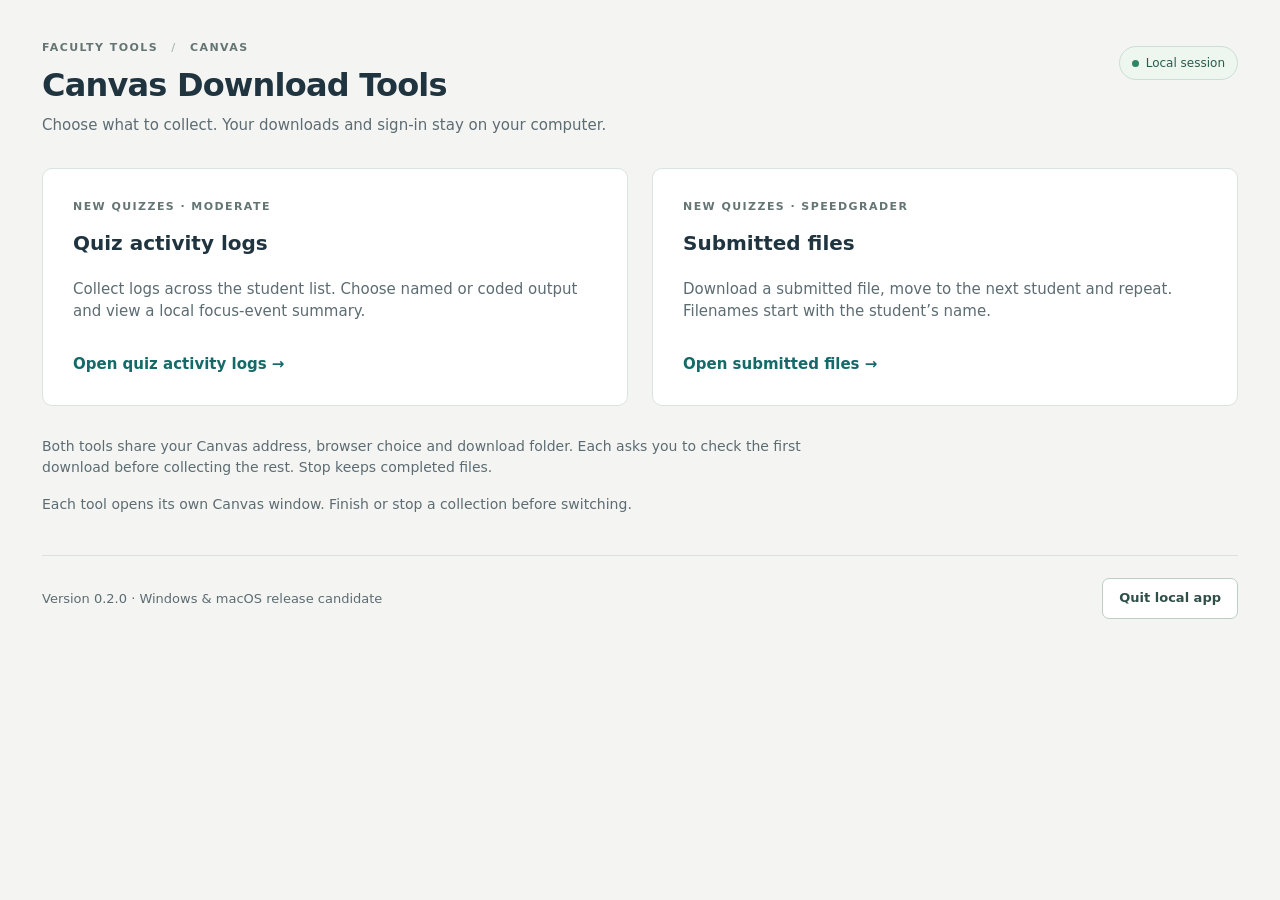
==== web/index.html @ 9a383491 "Combine quiz logs and submitted files as Canvas Download Tools" ====
<!doctype html><html lang="en"><head><meta charset="utf-8"><meta name="viewport" content="width=device-width, initial-scale=1"><title>Canvas Download Tools</title><link rel="stylesheet" href="style.css"><script src="common.js" defer></script></head><body><div class="shell">
<header class="masthead"><div><div class="eyebrow">FACULTY TOOLS <span>/</span> CANVAS</div><h1>Canvas Download Tools</h1><p>Choose what to collect. Your downloads and sign-in stay on your computer.</p></div><div class="local-badge"><span class="dot"></span> Local session</div></header>
<p id="shared-notice" class="shared-notice" role="status" hidden></p>
<main><div class="tool-cards"><a class="tool-card" href="/logs/" data-tool="logs"><div class="eyebrow">NEW QUIZZES · MODERATE</div><h2>Quiz activity logs</h2><p>Collect logs across the student list. Choose named or coded output and view a local focus-event summary.</p><strong>Open quiz activity logs →</strong></a><a class="tool-card" href="/files/" data-tool="files"><div class="eyebrow">NEW QUIZZES · SPEEDGRADER</div><h2>Submitted files</h2><p>Download a submitted file, move to the next student and repeat. Filenames start with the student’s name.</p><strong>Open submitted files →</strong></a></div>
<p class="shared-summary">Both tools share your Canvas address, browser choice and download folder. Each asks you to check the first download before collecting the rest. Stop keeps completed files.</p><p class="shared-summary">Each tool opens its own Canvas window. Finish or stop a collection before switching.</p></main>
<footer class="home-footer"><span>Version 0.2.0 · Windows &amp; macOS release candidate</span><button id="quit-all" class="secondary">Quit local app</button></footer></div></body></html>
---- web/style.css ----
:root{font-family:"Segoe UI",system-ui,sans-serif;color:#203440;background:#f4f5f2;font-synthesis:none;line-height:1.5;font-size:15px;--accent:#156a69;--line:#dce2de;--muted:#5c6c72}
*{box-sizing:border-box}body{margin:0}button,input,select{font:inherit}button{cursor:pointer;border:1px solid transparent;border-radius:7px;padding:10px 16px;font-weight:600;line-height:1.4}button:disabled{opacity:.45;cursor:default}button:focus-visible,input:focus-visible,summary:focus-visible,select:focus-visible{outline:3px solid #71b5b0;outline-offset:3px}.shell{max-width:1260px;margin:auto;padding:40px 32px 20px}.masthead{display:flex;justify-content:space-between;align-items:flex-start;gap:20px;margin-bottom:32px}.eyebrow{font-size:11px;font-weight:700;letter-spacing:.13em;color:#657574}.eyebrow span{margin:0 8px;color:#b0bab5}h1{font-size:32px;letter-spacing:-.025em;line-height:1.2;margin:9px 0 10px;font-weight:650}h2{font-size:20px;line-height:1.3;margin:6px 0 22px;font-weight:650}h3{font-size:17px;line-height:1.4;margin:0 0 8px}p{margin:0 0 16px}.masthead p{color:var(--muted);margin:0}.local-badge{font-size:12px;border:1px solid #cbded7;border-radius:30px;background:#edf6ef;padding:7px 12px;white-space:nowrap;margin-top:6px;color:#285c4b;display:flex;align-items:center;gap:7px}.dot{width:7px;height:7px;background:#318562;border-radius:50%}.steps{list-style:none;padding:0;display:grid;grid-template-columns:repeat(4,1fr);margin:0 0 24px;border-top:1px solid var(--line);border-bottom:1px solid var(--line)}.steps li{padding:16px 0;display:flex;gap:9px;align-items:center;color:#74817f;font-size:13px;font-weight:600}.steps li span{width:25px;height:25px;border:1px solid #c9d1cd;border-radius:50%;display:grid;place-items:center;font-size:12px}.steps .active{color:var(--accent)}.steps .active span{background:var(--accent);color:white;border-color:var(--accent)}.steps .done span{background:#e4eeea;border-color:#a9c7bd;color:#286656}.layout{display:grid;grid-template-columns:360px minmax(0,1fr);gap:24px;align-items:start}.panel{background:#fff;border:1px solid var(--line);border-radius:12px;padding:28px}.settings label{display:block;font-size:13px;font-weight:650;margin:22px 0 7px}.settings label:first-child{margin-top:0}input[type=text],input[type=url],select{border:1px solid #bccbc5;border-radius:6px;padding:10px 11px;background:#fff;color:#203440;min-width:0;width:100%;font-size:14px}input:disabled,select:disabled{background:#f2f4f2;color:#687571}.hint{font-size:12px;color:var(--muted);margin-top:7px;line-height:1.55}.folder-row{display:flex;gap:7px}.folder-row button{font-size:13px;padding:9px 11px}.primary{background:var(--accent);color:#fff}.primary:hover:enabled{background:#105755}.secondary{border-color:#bdcec5;background:white;color:#304f49}.secondary:hover:enabled{background:#f1f6f3}.wide{width:100%;margin-top:20px}.fixed-setting{margin:24px 0 18px;padding:15px 0;border-top:1px solid var(--line);border-bottom:1px solid var(--line)}.fixed-setting strong{font-size:13px}.fixed-setting p{font-size:12px;color:var(--muted);margin:3px 0 8px}.fixed-setting code{font:13px Consolas,monospace;background:#f1f5f2;border-radius:4px;padding:4px 7px;color:#395c4d}details{font-size:13px;color:var(--muted)}summary{cursor:pointer}select{margin-top:10px}.privacy-note{border-top:1px solid var(--line);margin-top:25px;padding-top:20px;font-size:12px;color:var(--muted)}.privacy-note strong{color:#35554c}.privacy-note p{margin:5px 0 0}.workspace{min-height:530px;display:flex;flex-direction:column}.workspace-heading{display:flex;justify-content:space-between;align-items:start;gap:16px}.workspace h2{margin-bottom:12px}.workspace>p{color:var(--muted);font-size:14px}.status{border-radius:5px;background:#f0f3f1;color:#5e7168;font-size:11px;padding:5px 8px;white-space:nowrap}.welcome{padding:30px 0 16px;max-width:540px}.welcome>p{font-size:14px;color:var(--muted)}.document-icon{width:47px;height:54px;border:1px solid #b6d2c4;border-radius:6px;color:#46816c;display:grid;place-items:center;font-size:32px;background:#f3f8f4;margin-bottom:20px}.scope-note{background:#f3f6f3;border-left:3px solid #8db7a5;padding:14px 16px;margin:18px 0;font-size:13px}.scope-note p{color:#5c7067;margin:5px 0 0}.instruction{display:flex;gap:14px;margin:24px 0}.instruction-number{display:grid;place-items:center;background:#e8f2ec;color:#316651;width:29px;height:29px;flex-shrink:0;border-radius:50%;font-weight:700}.instruction p{font-size:14px;color:var(--muted);margin:0}.table-wrap{max-height:370px;overflow:auto;border:1px solid var(--line);border-radius:6px;margin:18px 0}table{border-collapse:collapse;width:100%;font-size:13px}th{font-size:11px;font-weight:600;text-align:left;color:#65726c;background:#f4f6f4;position:sticky;top:0}th,td{padding:9px 12px;border-bottom:1px solid #e7ece8}td:first-child{width:77px;color:#79887f}td input{padding:7px 9px!important;font-size:13px!important}.check-row{display:flex;align-items:flex-start;gap:9px;font-size:13px;line-height:1.5;margin:18px 0}.check-row input{width:17px;height:17px;accent-color:var(--accent);margin:2px 0 0;flex-shrink:0}.progress-caption{display:flex;justify-content:space-between;font-size:13px;margin-bottom:10px}#progress-section{margin-top:26px}progress{width:100%;height:10px;border:0;accent-color:var(--accent);border-radius:20px;display:block;overflow:hidden}progress::-webkit-progress-bar{background:#e8eeea;border-radius:20px}progress::-webkit-progress-value{background:var(--accent);border-radius:20px}.notice{padding:13px 16px;font-size:13px;border-radius:6px;background:#fff6e7;color:#715221;border:1px solid #e6d7bb;margin:16px 0}.notice.error{background:#fff2ef;color:#913e30;border-color:#efcdc3}.notice.success{background:#eef7f1;color:#2b6750;border-color:#c9e2d3}.output-section{margin-top:26px;padding-top:20px;border-top:1px solid var(--line)}#output-path{font:12px Consolas,monospace;overflow-wrap:anywhere;margin:7px 0;color:#4d6259}.workspace-footer{border-top:1px solid var(--line);display:flex;justify-content:space-between;align-items:center;gap:12px;margin-top:25px;padding-top:17px;color:var(--muted);font-size:12px}.danger{color:#8c493d;border-color:#dbb9b2;background:#fff}.page-footer{display:flex;justify-content:space-between;align-items:flex-start;gap:20px;color:#78847f;font-size:11px;margin-top:24px}.page-footer p{margin:0}.text-button{border:0;background:transparent;color:#5a7066;font-size:12px;padding:0;white-space:nowrap}.sr-only{position:absolute;width:1px;height:1px;padding:0;margin:-1px;overflow:hidden;clip:rect(0,0,0,0);white-space:nowrap;border:0}[hidden]{display:none!important}@media(max-width:900px){.layout{grid-template-columns:300px minmax(0,1fr);gap:16px}.panel{padding:22px}.shell{padding:28px 20px}.workspace-heading{flex-wrap:wrap}.status{margin-bottom:8px}}@media(max-width:720px){.layout{grid-template-columns:1fr}.masthead{flex-wrap:wrap}h1{font-size:27px}.steps li{font-size:11px;gap:5px}.steps li span{width:21px;height:21px}.shell{padding:24px 16px}.page-footer{flex-wrap:wrap}.settings h2{margin-bottom:18px}}
.header-actions{display:flex;align-items:center;gap:12px}.header-actions .local-badge{margin-top:0}.header-actions>button{font-size:12px;padding:7px 12px}#about-dialog{width:min(680px,calc(100vw - 32px));max-height:85vh;padding:28px;border:1px solid var(--line);border-radius:12px;color:#203440;background:#fff;box-shadow:0 24px 80px #102e3040;overflow:auto}#about-dialog::backdrop{background:#152f3980}.about-heading{display:flex;align-items:start;justify-content:space-between;gap:16px;margin-bottom:18px}.about-heading h2{margin-bottom:0}.about-heading button{font-size:13px;padding:8px 12px}#about-dialog p,#about-dialog li{font-size:14px;line-height:1.65}#about-dialog h3{margin-top:22px}#about-dialog .hint,#about-dialog .about-links{font-size:12px}.about-workflow{padding-left:22px}.about-workflow li{padding-left:3px;margin-bottom:6px}.about-links a{color:var(--accent);text-decoration:underline;text-underline-offset:3px}@media(max-width:720px){#about-dialog{padding:20px}.header-actions{width:100%;justify-content:space-between}}
.export-modes{border:1px solid var(--line);border-radius:7px;padding:9px 12px;margin:22px 0 0;min-width:0}.export-modes legend{padding:0 5px;font-size:13px;font-weight:650}.settings .mode-option{display:flex;gap:9px;align-items:start;margin:10px 0;font-weight:400}.mode-option input{width:16px;height:16px;margin:3px 0 0;flex-shrink:0;accent-color:var(--accent)}.mode-option strong{font-size:13px}.mode-option small{display:block;font-size:11px;line-height:1.5;color:var(--muted);margin-top:3px}

.summary-panel{margin-top:24px}#event-summary table{min-width:900px}#event-summary td:first-child{width:18%;color:inherit}#event-summary th button{white-space:normal;text-align:left;font-weight:600}#event-summary td{vertical-align:top}#event-summary td details{margin-top:6px}#event-summary td details summary{font-size:12px;color:#805f31}#event-summary .hint{display:block}
#label-warning-dialog{width:min(520px,calc(100vw - 32px));max-height:85vh;padding:26px;border:1px solid var(--line);border-radius:12px;color:#203440;background:#fff;overflow:auto}#label-warning-dialog::backdrop{background:#152f3980}#label-warning-dialog h2{margin-top:0}#label-warning-dialog p{font-size:14px;line-height:1.65}#previous-folder-label{overflow-wrap:anywhere}.label-warning-actions{display:flex;gap:10px;justify-content:flex-end;flex-wrap:wrap;margin-top:22px}
#diagnostic-text{white-space:pre-wrap;overflow-wrap:anywhere;font-size:12px;max-height:240px;overflow:auto}

.settings select{display:block;width:100%;padding:10px 12px;border:1px solid var(--line);border-radius:6px;background:white;color:inherit;margin:8px 0 18px}.output-actions{display:flex;gap:10px;flex-wrap:wrap}.steps .active{color:var(--accent);font-weight:650}.steps .active span{background:var(--accent);color:white}.steps .done span{background:#d9ebdf;color:#265b43}

.tool-switch{display:flex;gap:8px;flex-wrap:wrap;border-top:1px solid var(--line);padding-top:18px;margin:18px 0 24px}.tool-switch a{border:1px solid var(--line);border-radius:6px;padding:8px 14px;font-size:13px;color:var(--accent);text-decoration:none}.tool-switch a[aria-current="page"]{background:var(--accent);color:white;border-color:var(--accent)}.tool-switch a[aria-disabled="true"]{opacity:.5;cursor:not-allowed}.shared-notice{padding:10px 14px;border-radius:6px;background:#fff6e7;color:#715221;font-size:13px}.tool-cards{display:grid;grid-template-columns:1fr 1fr;gap:24px;margin:30px 0}.tool-card{display:flex;flex-direction:column;align-items:flex-start;border:1px solid var(--line);border-radius:10px;padding:30px;background:#fff;color:inherit;text-decoration:none}.tool-card h2{margin-top:14px}.tool-card p{color:var(--muted);font-size:15px;flex:1}.tool-card strong{color:var(--accent);margin-top:14px}.tool-card[aria-disabled="true"]{opacity:.6}.shared-summary{max-width:760px;color:var(--muted);font-size:14px}.home-footer{display:flex;justify-content:space-between;align-items:center;border-top:1px solid var(--line);padding-top:22px;margin-top:40px;font-size:13px;color:var(--muted)}@media(max-width:720px){.tool-cards{grid-template-columns:1fr;gap:16px}.tool-card{padding:24px}.home-footer{gap:14px;flex-wrap:wrap}}

.settings .check-row{display:flex;align-items:flex-start;gap:9px;font-weight:400}.settings .check-row input{flex:0 0 17px;margin-top:3px}.settings .check-row span{flex:1}
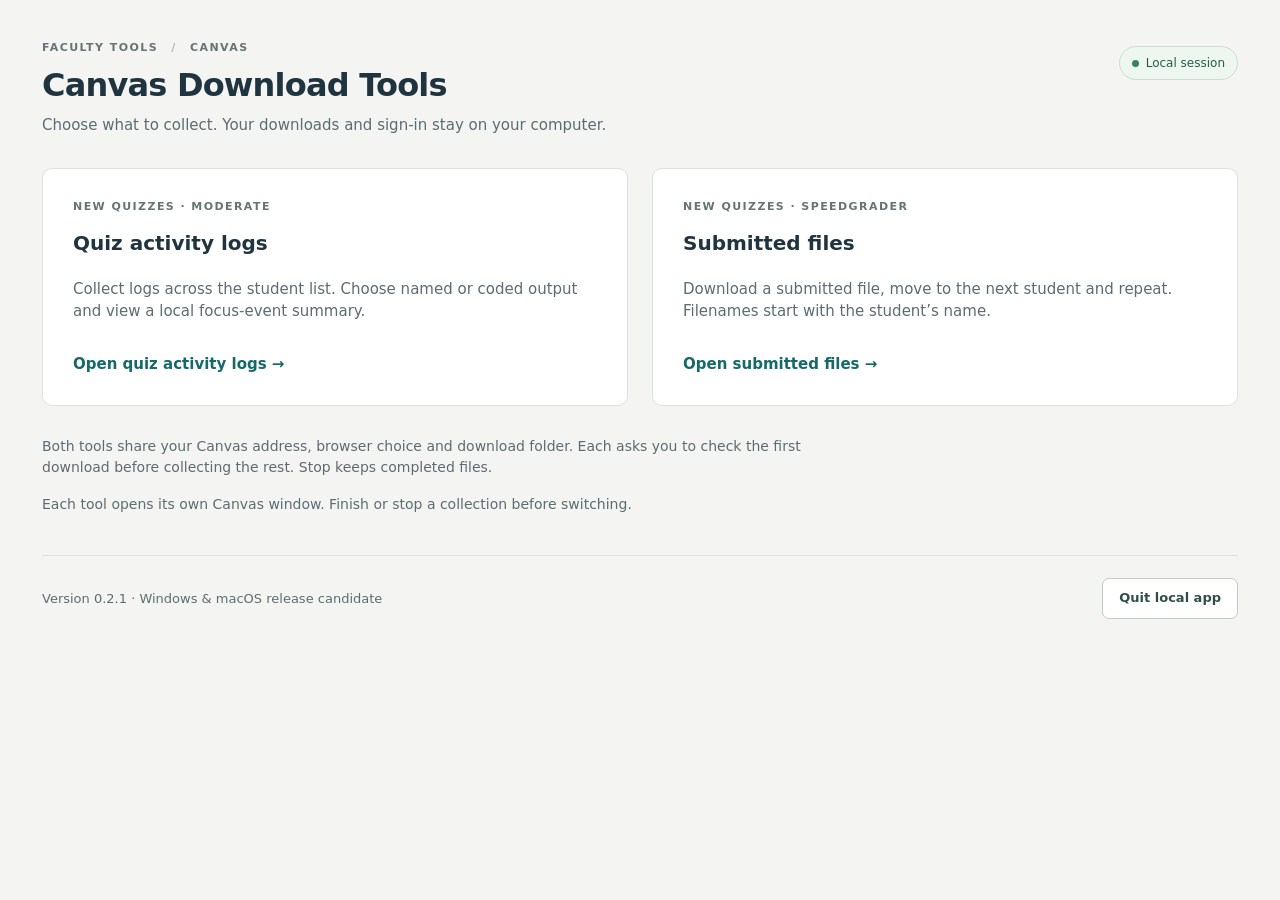
==== commit ddc22ba4: "Honor name field setup and default missing picker entries to selected" ====
--- a/web/index.html
+++ b/web/index.html
@@ -3,4 +3,4 @@
 <p id="shared-notice" class="shared-notice" role="status" hidden></p>
 <main><div class="tool-cards"><a class="tool-card" href="/logs/" data-tool="logs"><div class="eyebrow">NEW QUIZZES · MODERATE</div><h2>Quiz activity logs</h2><p>Collect logs across the student list. Choose named or coded output and view a local focus-event summary.</p><strong>Open quiz activity logs →</strong></a><a class="tool-card" href="/files/" data-tool="files"><div class="eyebrow">NEW QUIZZES · SPEEDGRADER</div><h2>Submitted files</h2><p>Download a submitted file, move to the next student and repeat. Filenames start with the student’s name.</p><strong>Open submitted files →</strong></a></div>
 <p class="shared-summary">Both tools share your Canvas address, browser choice and download folder. Each asks you to check the first download before collecting the rest. Stop keeps completed files.</p><p class="shared-summary">Each tool opens its own Canvas window. Finish or stop a collection before switching.</p></main>
-<footer class="home-footer"><span>Version 0.2.0 · Windows &amp; macOS release candidate</span><button id="quit-all" class="secondary">Quit local app</button></footer></div></body></html>
+<footer class="home-footer"><span>Version 0.2.1 · Windows &amp; macOS release candidate</span><button id="quit-all" class="secondary">Quit local app</button></footer></div></body></html>
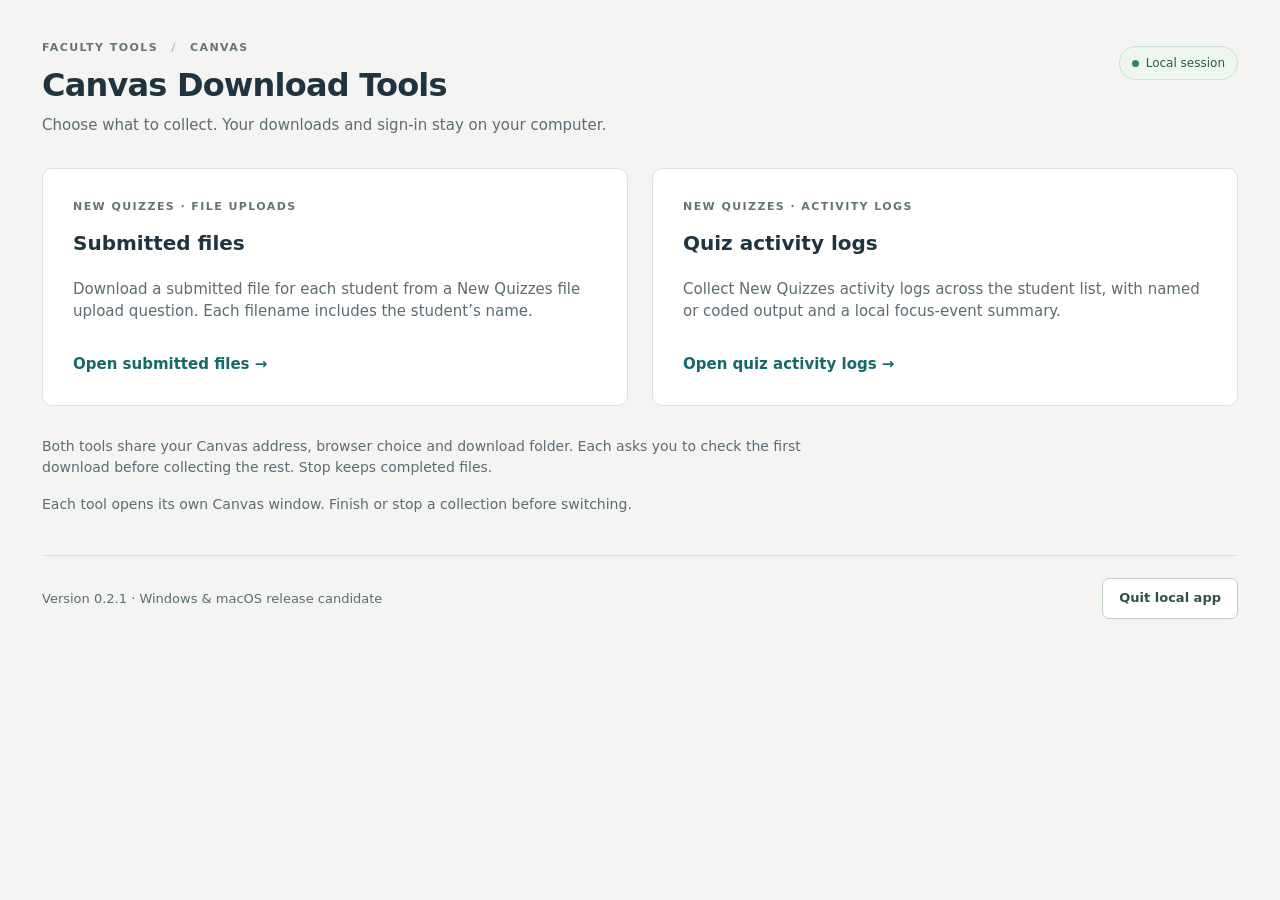
==== commit bda664c8: "Put submitted files first and refine tool descriptions" ====
--- a/web/index.html
+++ b/web/index.html
@@ -1,6 +1,6 @@
 <!doctype html><html lang="en"><head><meta charset="utf-8"><meta name="viewport" content="width=device-width, initial-scale=1"><title>Canvas Download Tools</title><link rel="stylesheet" href="style.css"><script src="common.js" defer></script></head><body><div class="shell">
 <header class="masthead"><div><div class="eyebrow">FACULTY TOOLS <span>/</span> CANVAS</div><h1>Canvas Download Tools</h1><p>Choose what to collect. Your downloads and sign-in stay on your computer.</p></div><div class="local-badge"><span class="dot"></span> Local session</div></header>
 <p id="shared-notice" class="shared-notice" role="status" hidden></p>
-<main><div class="tool-cards"><a class="tool-card" href="/logs/" data-tool="logs"><div class="eyebrow">NEW QUIZZES · MODERATE</div><h2>Quiz activity logs</h2><p>Collect logs across the student list. Choose named or coded output and view a local focus-event summary.</p><strong>Open quiz activity logs →</strong></a><a class="tool-card" href="/files/" data-tool="files"><div class="eyebrow">NEW QUIZZES · SPEEDGRADER</div><h2>Submitted files</h2><p>Download a submitted file, move to the next student and repeat. Filenames start with the student’s name.</p><strong>Open submitted files →</strong></a></div>
+<main><div class="tool-cards"><a class="tool-card" href="/files/" data-tool="files"><div class="eyebrow">NEW QUIZZES ∙ FILE UPLOADS</div><h2>Submitted files</h2><p>Download a submitted file for each student from a New Quizzes file upload question. Each filename includes the student’s name.</p><strong>Open submitted files →</strong></a><a class="tool-card" href="/logs/" data-tool="logs"><div class="eyebrow">NEW QUIZZES ∙ ACTIVITY LOGS</div><h2>Quiz activity logs</h2><p>Collect New Quizzes activity logs across the student list, with named or coded output and a local focus-event summary.</p><strong>Open quiz activity logs →</strong></a></div>
 <p class="shared-summary">Both tools share your Canvas address, browser choice and download folder. Each asks you to check the first download before collecting the rest. Stop keeps completed files.</p><p class="shared-summary">Each tool opens its own Canvas window. Finish or stop a collection before switching.</p></main>
 <footer class="home-footer"><span>Version 0.2.1 · Windows &amp; macOS release candidate</span><button id="quit-all" class="secondary">Quit local app</button></footer></div></body></html>
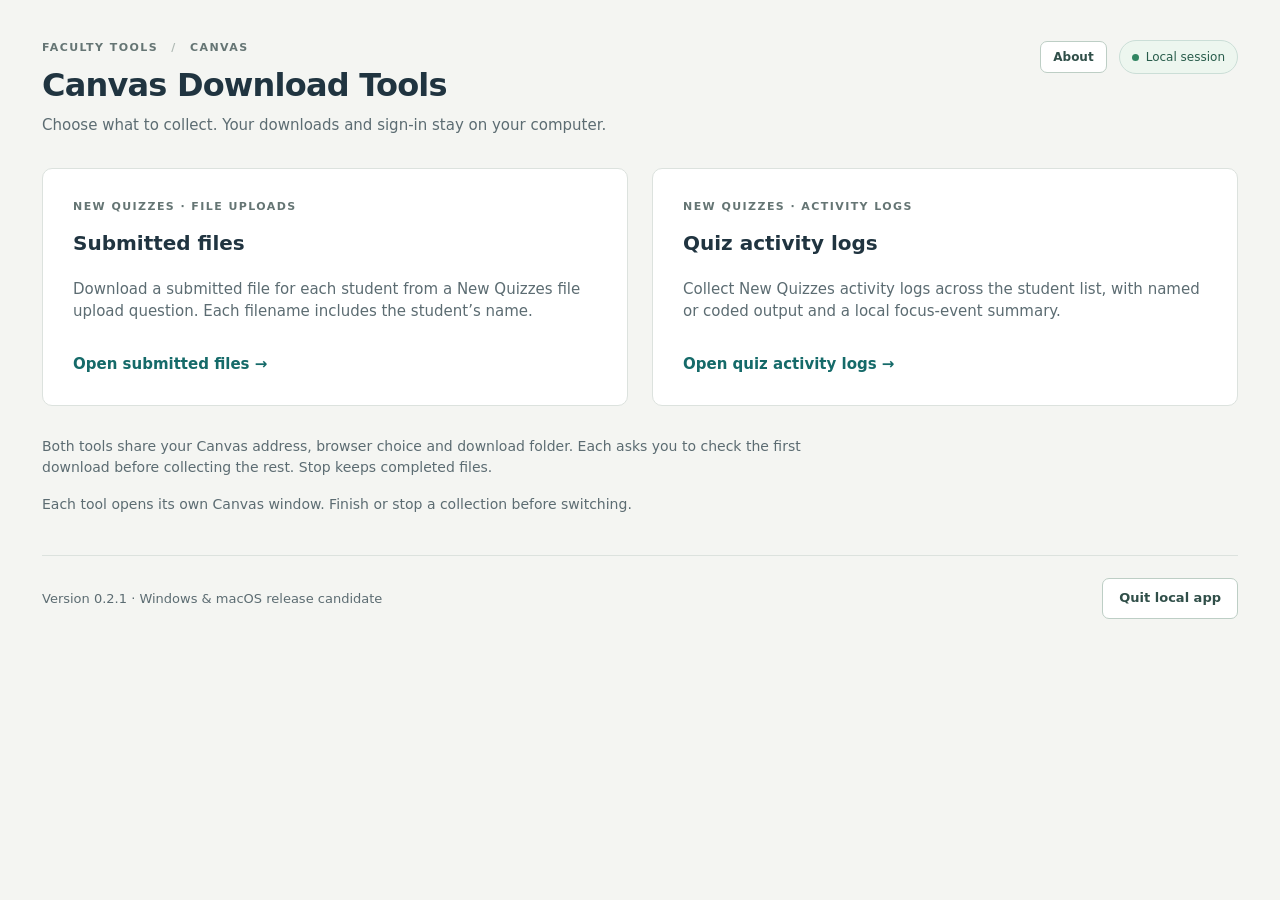
==== commit db9df8d2: "Add main About modal and release under no-attribution 0BSD" ====
--- a/web/index.html
+++ b/web/index.html
@@ -1,6 +1,21 @@
 <!doctype html><html lang="en"><head><meta charset="utf-8"><meta name="viewport" content="width=device-width, initial-scale=1"><title>Canvas Download Tools</title><link rel="stylesheet" href="style.css"><script src="common.js" defer></script></head><body><div class="shell">
-<header class="masthead"><div><div class="eyebrow">FACULTY TOOLS <span>/</span> CANVAS</div><h1>Canvas Download Tools</h1><p>Choose what to collect. Your downloads and sign-in stay on your computer.</p></div><div class="local-badge"><span class="dot"></span> Local session</div></header>
+<header class="masthead"><div><div class="eyebrow">FACULTY TOOLS <span>/</span> CANVAS</div><h1>Canvas Download Tools</h1><p>Choose what to collect. Your downloads and sign-in stay on your computer.</p></div><div class="header-actions"><button id="about-open" class="secondary" type="button" aria-haspopup="dialog">About</button><div class="local-badge"><span class="dot"></span> Local session</div></div></header>
 <p id="shared-notice" class="shared-notice" role="status" hidden></p>
 <main><div class="tool-cards"><a class="tool-card" href="/files/" data-tool="files"><div class="eyebrow">NEW QUIZZES ∙ FILE UPLOADS</div><h2>Submitted files</h2><p>Download a submitted file for each student from a New Quizzes file upload question. Each filename includes the student’s name.</p><strong>Open submitted files →</strong></a><a class="tool-card" href="/logs/" data-tool="logs"><div class="eyebrow">NEW QUIZZES ∙ ACTIVITY LOGS</div><h2>Quiz activity logs</h2><p>Collect New Quizzes activity logs across the student list, with named or coded output and a local focus-event summary.</p><strong>Open quiz activity logs →</strong></a></div>
 <p class="shared-summary">Both tools share your Canvas address, browser choice and download folder. Each asks you to check the first download before collecting the rest. Stop keeps completed files.</p><p class="shared-summary">Each tool opens its own Canvas window. Finish or stop a collection before switching.</p></main>
-<footer class="home-footer"><span>Version 0.2.1 · Windows &amp; macOS release candidate</span><button id="quit-all" class="secondary">Quit local app</button></footer></div></body></html>
+<footer class="home-footer"><span>Version 0.2.1 · Windows &amp; macOS release candidate</span><button id="quit-all" class="secondary">Quit local app</button></footer></div>
+<dialog id="about-dialog" aria-labelledby="about-title">
+<div class="about-heading"><h2 id="about-title">About Canvas Download Tools</h2><button id="about-close" class="secondary" type="button" autofocus>Close</button></div>
+<p>Canvas Download Tools helps instructors collect files and activity logs from Canvas New Quizzes using their own authorized instructor access.</p>
+<ul><li><strong>Submitted files</strong> downloads a submitted file for each student in the current list and adds the student’s name to its filename.</li><li><strong>Quiz activity logs</strong> collects activity logs with named or coded output and a local focus-event summary.</li></ul>
+<p>Both tools ask you to check the first download before collecting the rest. Stop preserves completed downloads.</p>
+<h3>Your files and information stay local</h3>
+<p>The app stores and processes downloaded files, activity logs, student names, summaries, private name keys and browser sign-in state locally on your computer. Downloads go in the folder you choose; settings and sign-in profiles stay in local app storage.</p>
+<p>The app does not upload this information to GitHub, Codex, OpenAI or another AI service. It includes no analytics or remote error reporting. Canvas, file downloads and your institution’s sign-in still use their normal internet connections.</p>
+<h3>Developed with Codex</h3>
+<p>Developed by David Julian using OpenAI Codex to write, test and refine the software. Codex was used during development; it is not part of the download process and does not receive your Canvas records.</p>
+<h3>Free to use and modify</h3>
+<p>Released under the 0BSD license. You may use, copy, modify and redistribute the software, including commercially. No acknowledgement or retention of a copyright or license notice is required. The software is provided without warranty.</p>
+<h3>Contact</h3><p>Questions or feedback: <a href="mailto:djulian@ufl.edu">djulian@ufl.edu</a></p>
+<p class="hint">Please use invented examples when reporting a problem. Do not email student records, private name keys or sign-in information.</p>
+</dialog></body></html>
--- a/web/style.css
+++ b/web/style.css
@@ -12,3 +12,7 @@
 .tool-switch{display:flex;gap:8px;flex-wrap:wrap;border-top:1px solid var(--line);padding-top:18px;margin:18px 0 24px}.tool-switch a{border:1px solid var(--line);border-radius:6px;padding:8px 14px;font-size:13px;color:var(--accent);text-decoration:none}.tool-switch a[aria-current="page"]{background:var(--accent);color:white;border-color:var(--accent)}.tool-switch a[aria-disabled="true"]{opacity:.5;cursor:not-allowed}.shared-notice{padding:10px 14px;border-radius:6px;background:#fff6e7;color:#715221;font-size:13px}.tool-cards{display:grid;grid-template-columns:1fr 1fr;gap:24px;margin:30px 0}.tool-card{display:flex;flex-direction:column;align-items:flex-start;border:1px solid var(--line);border-radius:10px;padding:30px;background:#fff;color:inherit;text-decoration:none}.tool-card h2{margin-top:14px}.tool-card p{color:var(--muted);font-size:15px;flex:1}.tool-card strong{color:var(--accent);margin-top:14px}.tool-card[aria-disabled="true"]{opacity:.6}.shared-summary{max-width:760px;color:var(--muted);font-size:14px}.home-footer{display:flex;justify-content:space-between;align-items:center;border-top:1px solid var(--line);padding-top:22px;margin-top:40px;font-size:13px;color:var(--muted)}@media(max-width:720px){.tool-cards{grid-template-columns:1fr;gap:16px}.tool-card{padding:24px}.home-footer{gap:14px;flex-wrap:wrap}}
 
 .settings .check-row{display:flex;align-items:flex-start;gap:9px;font-weight:400}.settings .check-row input{flex:0 0 17px;margin-top:3px}.settings .check-row span{flex:1}
+
+#about-dialog a{color:var(--accent);text-underline-offset:3px}
+
+#about-dialog .about-heading{position:sticky;top:0;background:#fff;z-index:1}
